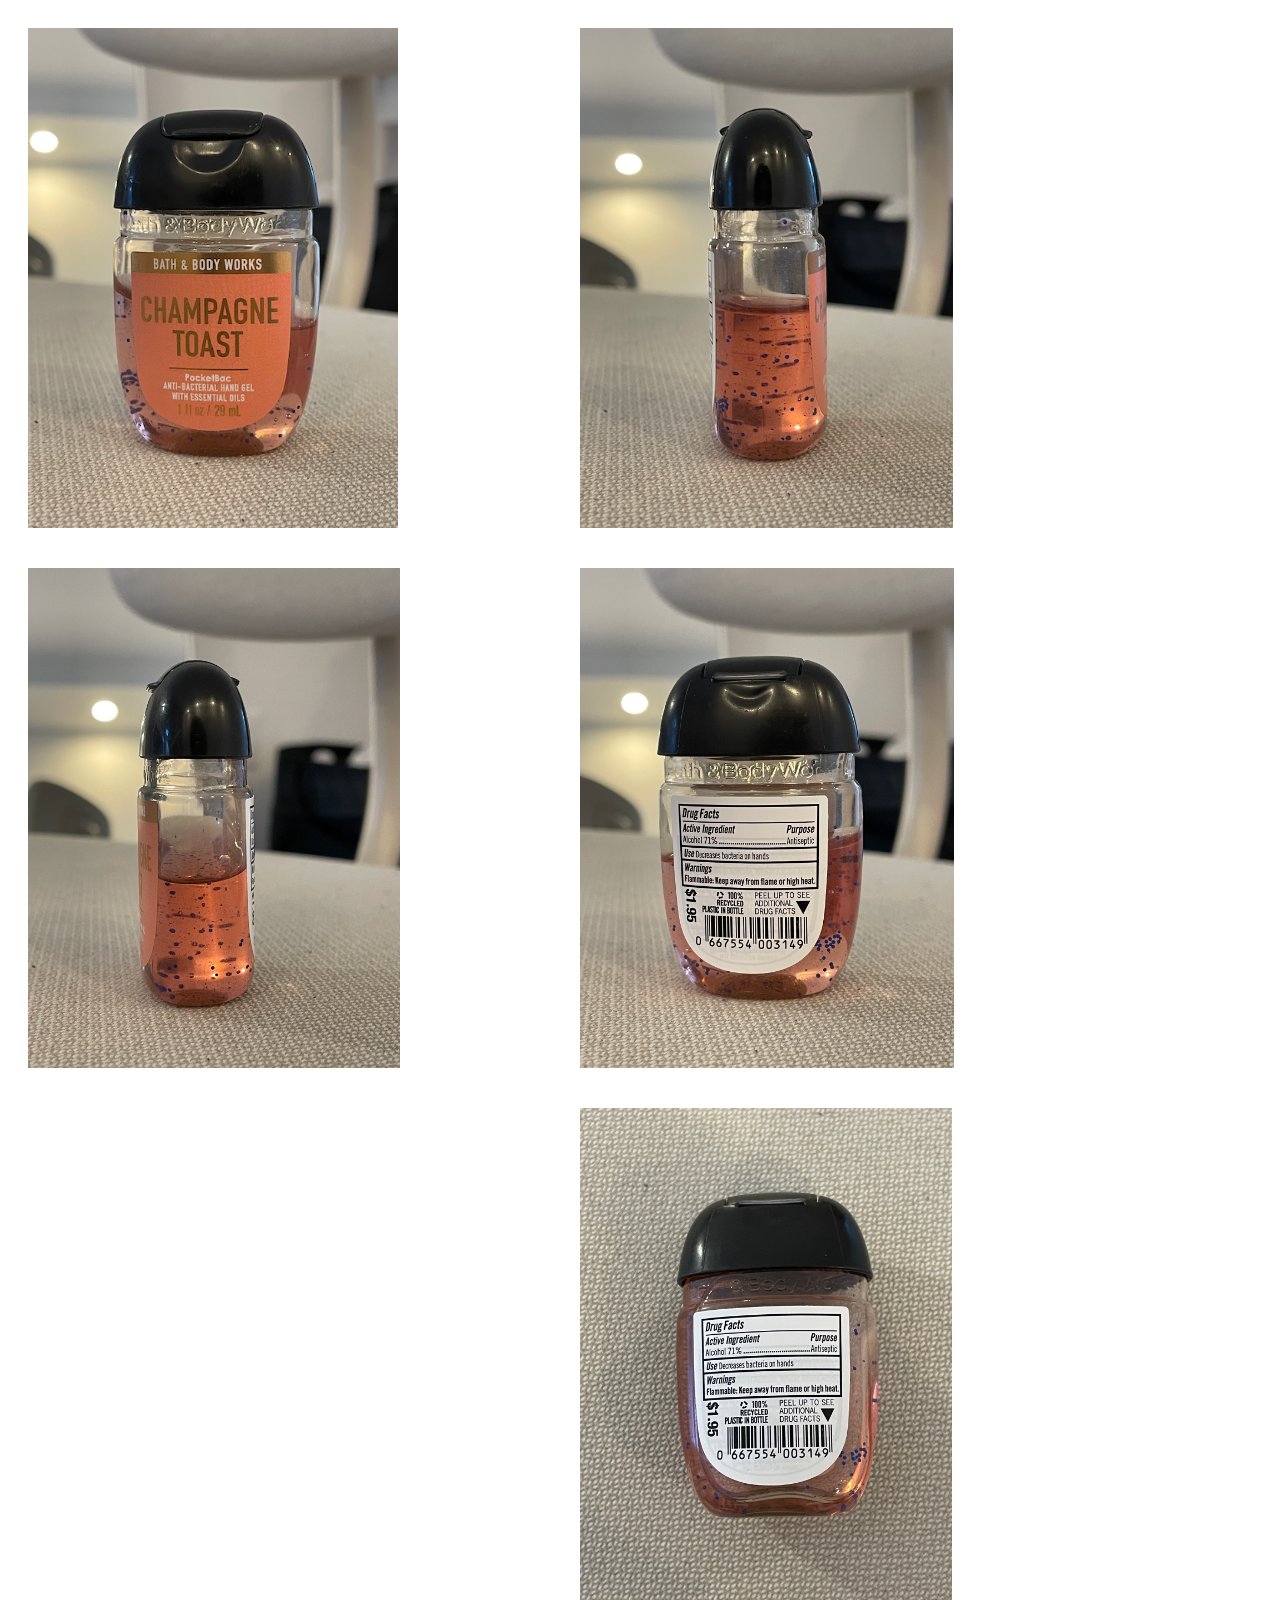
==== labproj2/index.html @ c529d39e "labproj2" ====
<!-- <!DOCTYPE html>
<html>
  <head>
   
    </title>
    <link href="style.css" rel="stylesheet" type="text/css">
  </head>
  <body>


 
  	<div id="container">

  		<div id="box1">  </div>
  		<div id="box2">  </div>

  	</div>

	<div id="container1">

  		<div id="box3">  </div>
  		<div id="box4">  </div>

  	</div>

  	<div id="container2">

  		<div id="box5">  </div>
  		<div id="box6">  </div>

  	</div>

  </body>
 </html> -->

 <!DOCTYPE html>
<html lang="en">
  <head>
    <meta charset="utf-8">
    <meta http-equiv="X-UA-Compatible" content="IE=edge">
    <meta name="viewport" content="width=device-width, initial-scale=1">

    <link rel="stylesheet" href="style.css">
    
  </head>  
  <body>

<div id="bigcontainer">

  <div class="row" id="row1">
  	<div id="img1"></div>
  	<div id="img2"> </div>
  </div>
    <div class="row" id="row2">
  	<div id="img3"> </div>
  	<div id="img4"> </div>
  </div>
    <div class="row" id="row3">
  
  	<div id="img5"> </div>
  	<div id="img6"> </div>
  </div>
</div>
</div>

 </div>
      
 
   
  
    </body>
</html>
---- labproj2/style.css ----
/*#container {
  margin:auto;
  padding:20px;
  display:flex;
  width:50%;
  height:550px;
}

#box1 {
  background-image:url("cfront.jpg");
  background-size:contain;
  background-repeat:no-repeat;
  width: 50vw;
  height: 500px;
}

#box2 {
  background-image:url("cright.jpg");
  background-size:contain;
  background-repeat:no-repeat;
  width: 50vw;
  height: 500px;
}

#container1 {
  margin:auto;
  padding:20px;
  display:flex;
  width:50%;
  height:550px;
}

#box3 {
  background-image:url("cleft.jpg");
  background-size:contain;
  background-repeat:no-repeat;
  width: 50vw;
  height: 500px;
}

#box4 {
  background-image:url("cback.jpg");
  background-size:contain;
  background-repeat:no-repeat;
  width: 50vw;
  height: 500px;
}

#container2 {
  margin:auto;
  padding:20px;
  display:flex;
  width:50%;
  height:550px;
}

#box5 {
  background-image:url("ctop.jpg");
  background-size:contain;
  background-repeat:no-repeat;
  width: 50vw;
  height: 500px;
}

#box6 {
  background-image:url("cbottom.jpg");
  background-size:contain;
  background-repeat:no-repeat;
  width: 50vw;
  height: 500px;
}
*/

@media (max-width:500px){
 .row {
  display:block;
  flex-direction: column;
}

<picture>
  <source media="(max-width: 500px)" srcset="cfront.jpg">
  <source media="(min-width: 501px)" srcset="ffront.jpg">
  <img src="ffront.jpg">
</picture>

}


.row {
  display:flex;
/*  flex-direction: row;
*/  float:left;
}

/*#container2 {
  display:flex;
  flex-direction: row;
}*/

#img1 {
  background-image: url("cfront.jpg");
  background-repeat:no-repeat;
  background-size:contain;
  margin:20px;
  width:40vw;
  height:500px;
}

#img2 {
  background-image: url("cright.jpg");
  background-repeat:no-repeat;
  background-size:contain;
  margin:20px;
  width:40vw;
  height:500px;
}


#img3 {
  background-image: url("cleft.jpg");
  background-repeat:no-repeat;
  background-size:contain;
  margin:20px;
  width:40vw;
  height:500px;
}

#img4 {
  background-image: url("cback.jpg");
  background-repeat:no-repeat;
  background-size:contain;
  margin:20px;
  width:40vw;
  height:500px;
  float:left;
}

#img5 {
  background-image: url("ctop.jpg");
  background-repeat:no-repeat;
  background-size:contain;
  margin:20px;
  width:40vw;
  height:500px;
  float:right;
}

#img6 {
  background-image: url("cbottom.jpg");
  background-repeat:no-repeat;
  background-size:contain;
  margin:20px;
  width:40vw;
  height:500px;
  float:right;
}
---- labproj2/style.css ----
/*#container {
  margin:auto;
  padding:20px;
  display:flex;
  width:50%;
  height:550px;
}

#box1 {
  background-image:url("cfront.jpg");
  background-size:contain;
  background-repeat:no-repeat;
  width: 50vw;
  height: 500px;
}

#box2 {
  background-image:url("cright.jpg");
  background-size:contain;
  background-repeat:no-repeat;
  width: 50vw;
  height: 500px;
}

#container1 {
  margin:auto;
  padding:20px;
  display:flex;
  width:50%;
  height:550px;
}

#box3 {
  background-image:url("cleft.jpg");
  background-size:contain;
  background-repeat:no-repeat;
  width: 50vw;
  height: 500px;
}

#box4 {
  background-image:url("cback.jpg");
  background-size:contain;
  background-repeat:no-repeat;
  width: 50vw;
  height: 500px;
}

#container2 {
  margin:auto;
  padding:20px;
  display:flex;
  width:50%;
  height:550px;
}

#box5 {
  background-image:url("ctop.jpg");
  background-size:contain;
  background-repeat:no-repeat;
  width: 50vw;
  height: 500px;
}

#box6 {
  background-image:url("cbottom.jpg");
  background-size:contain;
  background-repeat:no-repeat;
  width: 50vw;
  height: 500px;
}
*/

@media (max-width:500px){
 .row {
  display:block;
  flex-direction: column;
}

<picture>
  <source media="(max-width: 500px)" srcset="cfront.jpg">
  <source media="(min-width: 501px)" srcset="ffront.jpg">
  <img src="ffront.jpg">
</picture>

}


.row {
  display:flex;
/*  flex-direction: row;
*/  float:left;
}

/*#container2 {
  display:flex;
  flex-direction: row;
}*/

#img1 {
  background-image: url("cfront.jpg");
  background-repeat:no-repeat;
  background-size:contain;
  margin:20px;
  width:40vw;
  height:500px;
}

#img2 {
  background-image: url("cright.jpg");
  background-repeat:no-repeat;
  background-size:contain;
  margin:20px;
  width:40vw;
  height:500px;
}


#img3 {
  background-image: url("cleft.jpg");
  background-repeat:no-repeat;
  background-size:contain;
  margin:20px;
  width:40vw;
  height:500px;
}

#img4 {
  background-image: url("cback.jpg");
  background-repeat:no-repeat;
  background-size:contain;
  margin:20px;
  width:40vw;
  height:500px;
  float:left;
}

#img5 {
  background-image: url("ctop.jpg");
  background-repeat:no-repeat;
  background-size:contain;
  margin:20px;
  width:40vw;
  height:500px;
  float:right;
}

#img6 {
  background-image: url("cbottom.jpg");
  background-repeat:no-repeat;
  background-size:contain;
  margin:20px;
  width:40vw;
  height:500px;
  float:right;
}
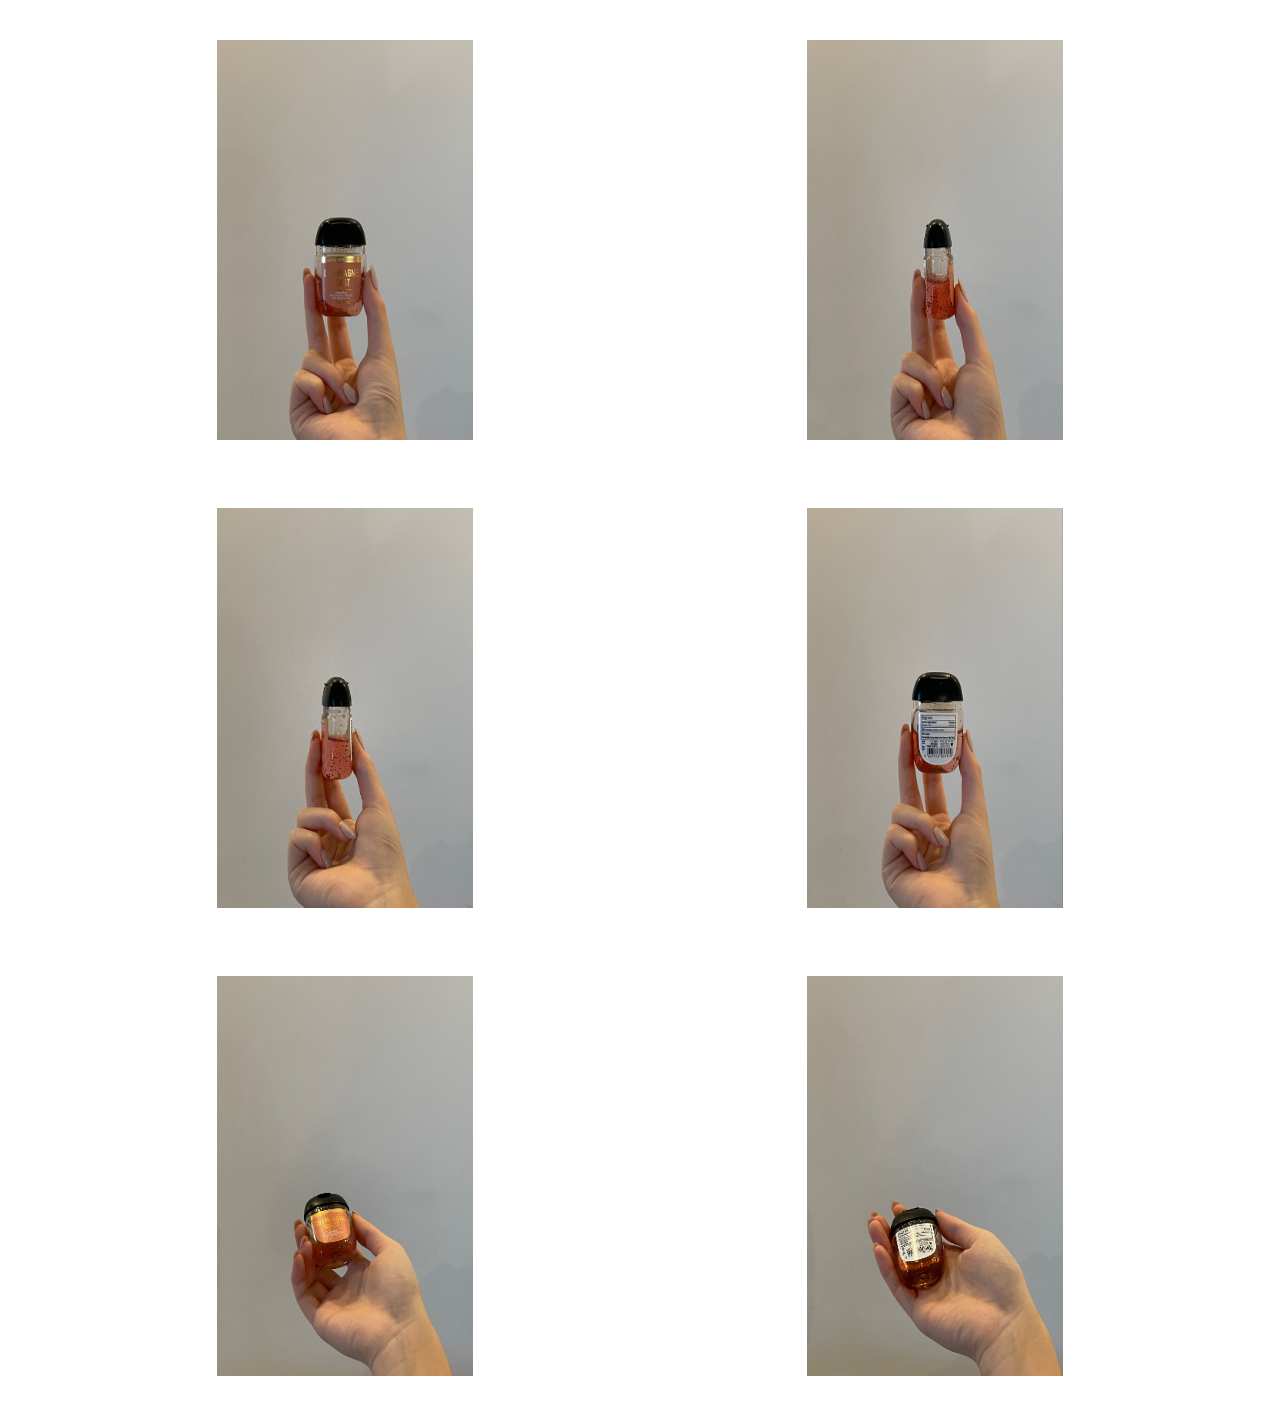
==== commit dffc9c83: "updated file" ====
--- a/labproj2/index.html
+++ b/labproj2/index.html
@@ -45,25 +45,62 @@
   </head>  
   <body>
 
-<div id="bigcontainer">
-
-  <div class="row" id="row1">
-  	<div id="img1"></div>
-  	<div id="img2"> </div>
-  </div>
-    <div class="row" id="row2">
-  	<div id="img3"> </div>
-  	<div id="img4"> </div>
-  </div>
-    <div class="row" id="row3">
-  
-  	<div id="img5"> </div>
-  	<div id="img6"> </div>
-  </div>
-</div>
+<div id="container"> 
+  <div class="box box1">
+  	<picture>
+  <source media="(max-width: 500px)" srcset="cfront.jpg">
+  <source media="(min-width: 501px)" srcset="ffront.jpg">
+  <img src="ffront.jpg"
+       alt="A picture of a freshly fallen pinecone resting on snow">
+</picture>
 </div>
 
- </div>
+ <div class="box box2">
+  	<picture>
+  <source media="(max-width: 500px)" srcset="cright.jpg">
+  <source media="(min-width: 501px)" srcset="fright.jpg">
+  <img src="fright.jpg"
+       alt="A picture of a freshly fallen pinecone resting on snow">
+</picture>
+</div>
+
+<div class="box box3">
+  	<picture>
+  <source media="(max-width: 500px)" srcset="cleft.jpg">
+  <source media="(min-width: 501px)" srcset="fleft.jpg">
+  <img src="fleft.jpg"
+       alt="A picture of a freshly fallen pinecone resting on snow">
+</picture>
+</div>
+
+<div class="box box4">
+  	<picture>
+  <source media="(max-width: 500px)" srcset="cback.jpg">
+  <source media="(min-width: 501px)" srcset="fback.jpg">
+  <img src="fback.jpg"
+       alt="A picture of a freshly fallen pinecone resting on snow">
+</picture>
+</div>
+
+<div class="box box5">
+  	<picture>
+  <source media="(max-width: 500px)" srcset="ctop.jpg">
+  <source media="(min-width: 501px)" srcset="ftop.jpg">
+  <img src="ftop.jpg"
+       alt="A picture of a freshly fallen pinecone resting on snow">
+</picture>
+</div>
+
+<div class="box box6">
+  	<picture>
+  <source media="(max-width: 500px)" srcset="cbottom.jpg">
+  <source media="(min-width: 501px)" srcset="fbottom.jpg">
+  <img src="fbottom.jpg"
+       alt="A picture of a freshly fallen pinecone resting on snow">
+</picture>
+</div>
+
+</div>
       
  
    
--- a/labproj2/style.css
+++ b/labproj2/style.css
@@ -1,159 +1,41 @@
-/*#container {
-  margin:auto;
-  padding:20px;
-  display:flex;
-  width:50%;
-  height:550px;
+html {
+    display: block;
 }
 
-#box1 {
-  background-image:url("cfront.jpg");
-  background-size:contain;
-  background-repeat:no-repeat;
-  width: 50vw;
-  height: 500px;
+body {
+    margin-left: 50px;
+    margin-right: 50px;
+    display:block;
 }
 
-#box2 {
-  background-image:url("cright.jpg");
-  background-size:contain;
-  background-repeat:no-repeat;
-  width: 50vw;
-  height: 500px;
-}
-
-#container1 {
-  margin:auto;
-  padding:20px;
-  display:flex;
-  width:50%;
-  height:550px;
-}
-
-#box3 {
-  background-image:url("cleft.jpg");
-  background-size:contain;
-  background-repeat:no-repeat;
-  width: 50vw;
-  height: 500px;
-}
-
-#box4 {
-  background-image:url("cback.jpg");
-  background-size:contain;
-  background-repeat:no-repeat;
-  width: 50vw;
-  height: 500px;
-}
-
-#container2 {
-  margin:auto;
-  padding:20px;
-  display:flex;
-  width:50%;
-  height:550px;
-}
-
-#box5 {
-  background-image:url("ctop.jpg");
-  background-size:contain;
-  background-repeat:no-repeat;
-  width: 50vw;
-  height: 500px;
-}
-
-#box6 {
-  background-image:url("cbottom.jpg");
-  background-size:contain;
-  background-repeat:no-repeat;
-  width: 50vw;
-  height: 500px;
-}
-*/
-
-@media (max-width:500px){
- .row {
-  display:block;
-  flex-direction: column;
-}
-
-<picture>
-  <source media="(max-width: 500px)" srcset="cfront.jpg">
-  <source media="(min-width: 501px)" srcset="ffront.jpg">
-  <img src="ffront.jpg">
-</picture>
-
+#container {
+  display: grid;
+  grid-template-columns: 50% 50%;
 }
 
 
-.row {
-  display:flex;
-/*  flex-direction: row;
-*/  float:left;
+.box {
+    padding: 2rem;
+    text-align: center;
+  }
+
+img {
+    width: 20vw;
+    height: 400px;
+    object-position: center;
 }
 
-/*#container2 {
-  display:flex;
-  flex-direction: row;
-}*/
-
-#img1 {
-  background-image: url("cfront.jpg");
-  background-repeat:no-repeat;
-  background-size:contain;
-  margin:20px;
-  width:40vw;
-  height:500px;
+div {
+    display: block;
 }
 
-#img2 {
-  background-image: url("cright.jpg");
-  background-repeat:no-repeat;
-  background-size:contain;
-  margin:20px;
-  width:40vw;
-  height:500px;
+@media only screen and (max-width: 500px){
+
+#container {
+   grid-template-columns: 100%;
 }
 
-
-#img3 {
-  background-image: url("cleft.jpg");
-  background-repeat:no-repeat;
-  background-size:contain;
-  margin:20px;
-  width:40vw;
-  height:500px;
+img {
+  min-width:50vw;
 }
 
-#img4 {
-  background-image: url("cback.jpg");
-  background-repeat:no-repeat;
-  background-size:contain;
-  margin:20px;
-  width:40vw;
-  height:500px;
-  float:left;
-}
-
-#img5 {
-  background-image: url("ctop.jpg");
-  background-repeat:no-repeat;
-  background-size:contain;
-  margin:20px;
-  width:40vw;
-  height:500px;
-  float:right;
-}
-
-#img6 {
-  background-image: url("cbottom.jpg");
-  background-repeat:no-repeat;
-  background-size:contain;
-  margin:20px;
-  width:40vw;
-  height:500px;
-  float:right;
-}
-
-
-
--- a/labproj2/style.css
+++ b/labproj2/style.css
@@ -1,159 +1,41 @@
-/*#container {
-  margin:auto;
-  padding:20px;
-  display:flex;
-  width:50%;
-  height:550px;
+html {
+    display: block;
 }
 
-#box1 {
-  background-image:url("cfront.jpg");
-  background-size:contain;
-  background-repeat:no-repeat;
-  width: 50vw;
-  height: 500px;
+body {
+    margin-left: 50px;
+    margin-right: 50px;
+    display:block;
 }
 
-#box2 {
-  background-image:url("cright.jpg");
-  background-size:contain;
-  background-repeat:no-repeat;
-  width: 50vw;
-  height: 500px;
-}
-
-#container1 {
-  margin:auto;
-  padding:20px;
-  display:flex;
-  width:50%;
-  height:550px;
-}
-
-#box3 {
-  background-image:url("cleft.jpg");
-  background-size:contain;
-  background-repeat:no-repeat;
-  width: 50vw;
-  height: 500px;
-}
-
-#box4 {
-  background-image:url("cback.jpg");
-  background-size:contain;
-  background-repeat:no-repeat;
-  width: 50vw;
-  height: 500px;
-}
-
-#container2 {
-  margin:auto;
-  padding:20px;
-  display:flex;
-  width:50%;
-  height:550px;
-}
-
-#box5 {
-  background-image:url("ctop.jpg");
-  background-size:contain;
-  background-repeat:no-repeat;
-  width: 50vw;
-  height: 500px;
-}
-
-#box6 {
-  background-image:url("cbottom.jpg");
-  background-size:contain;
-  background-repeat:no-repeat;
-  width: 50vw;
-  height: 500px;
-}
-*/
-
-@media (max-width:500px){
- .row {
-  display:block;
-  flex-direction: column;
-}
-
-<picture>
-  <source media="(max-width: 500px)" srcset="cfront.jpg">
-  <source media="(min-width: 501px)" srcset="ffront.jpg">
-  <img src="ffront.jpg">
-</picture>
-
+#container {
+  display: grid;
+  grid-template-columns: 50% 50%;
 }
 
 
-.row {
-  display:flex;
-/*  flex-direction: row;
-*/  float:left;
+.box {
+    padding: 2rem;
+    text-align: center;
+  }
+
+img {
+    width: 20vw;
+    height: 400px;
+    object-position: center;
 }
 
-/*#container2 {
-  display:flex;
-  flex-direction: row;
-}*/
-
-#img1 {
-  background-image: url("cfront.jpg");
-  background-repeat:no-repeat;
-  background-size:contain;
-  margin:20px;
-  width:40vw;
-  height:500px;
+div {
+    display: block;
 }
 
-#img2 {
-  background-image: url("cright.jpg");
-  background-repeat:no-repeat;
-  background-size:contain;
-  margin:20px;
-  width:40vw;
-  height:500px;
+@media only screen and (max-width: 500px){
+
+#container {
+   grid-template-columns: 100%;
 }
 
-
-#img3 {
-  background-image: url("cleft.jpg");
-  background-repeat:no-repeat;
-  background-size:contain;
-  margin:20px;
-  width:40vw;
-  height:500px;
+img {
+  min-width:50vw;
 }
 
-#img4 {
-  background-image: url("cback.jpg");
-  background-repeat:no-repeat;
-  background-size:contain;
-  margin:20px;
-  width:40vw;
-  height:500px;
-  float:left;
-}
-
-#img5 {
-  background-image: url("ctop.jpg");
-  background-repeat:no-repeat;
-  background-size:contain;
-  margin:20px;
-  width:40vw;
-  height:500px;
-  float:right;
-}
-
-#img6 {
-  background-image: url("cbottom.jpg");
-  background-repeat:no-repeat;
-  background-size:contain;
-  margin:20px;
-  width:40vw;
-  height:500px;
-  float:right;
-}
-
-
-
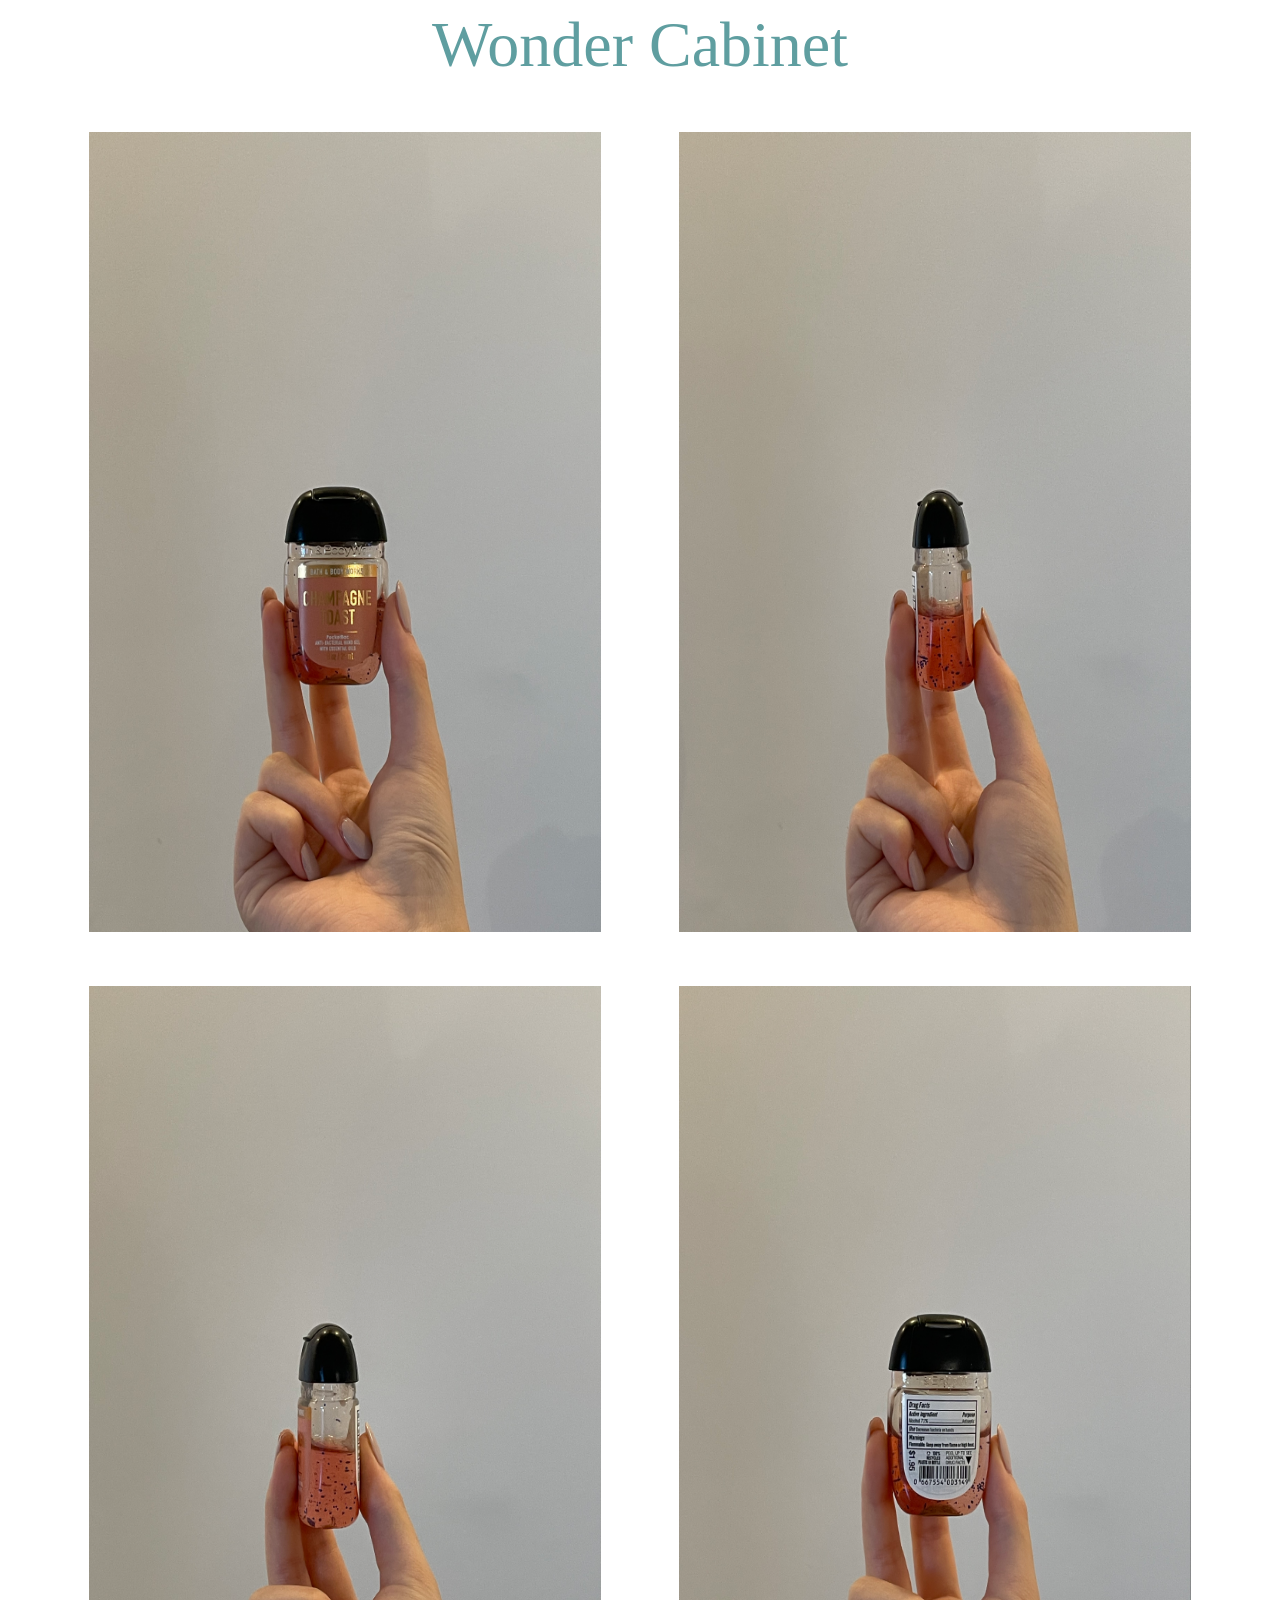
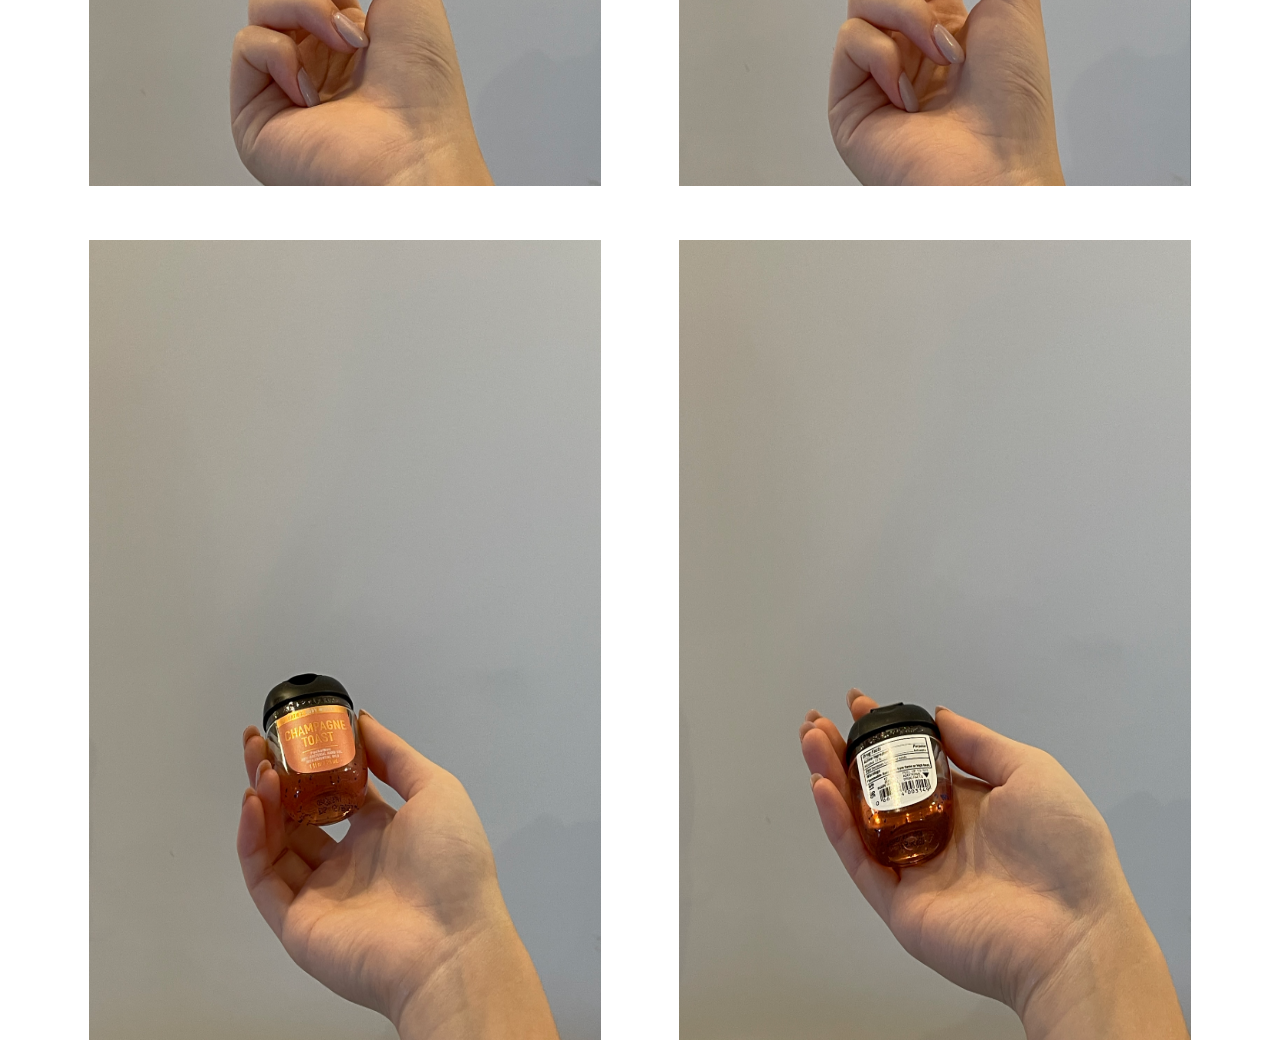
==== commit d83a4678: "updated file" ====
--- a/labproj2/index.html
+++ b/labproj2/index.html
@@ -1,39 +1,4 @@
-<!-- <!DOCTYPE html>
-<html>
-  <head>
-   
-    </title>
-    <link href="style.css" rel="stylesheet" type="text/css">
-  </head>
-  <body>
-
-
- 
-  	<div id="container">
-
-  		<div id="box1">  </div>
-  		<div id="box2">  </div>
-
-  	</div>
-
-	<div id="container1">
-
-  		<div id="box3">  </div>
-  		<div id="box4">  </div>
-
-  	</div>
-
-  	<div id="container2">
-
-  		<div id="box5">  </div>
-  		<div id="box6">  </div>
-
-  	</div>
-
-  </body>
- </html> -->
-
- <!DOCTYPE html>
+<!DOCTYPE html>
 <html lang="en">
   <head>
     <meta charset="utf-8">
@@ -45,13 +10,15 @@
   </head>  
   <body>
 
+  <div id="title"> Wonder Cabinet </div>
+
 <div id="container"> 
   <div class="box box1">
   	<picture>
   <source media="(max-width: 500px)" srcset="cfront.jpg">
   <source media="(min-width: 501px)" srcset="ffront.jpg">
   <img src="ffront.jpg"
-       alt="A picture of a freshly fallen pinecone resting on snow">
+       alt="This is a close-up picture of my favorite hand sanitizer that I carry with me everyday. Without it, I don't feel safe and protected during the pandemic.">
 </picture>
 </div>
 
@@ -60,7 +27,7 @@
   <source media="(max-width: 500px)" srcset="cright.jpg">
   <source media="(min-width: 501px)" srcset="fright.jpg">
   <img src="fright.jpg"
-       alt="A picture of a freshly fallen pinecone resting on snow">
+       alt="Although the name of this hand sanitizer is Champaign Toast, it smells nothing like it. Rather it has a nice, fruity scent.">
 </picture>
 </div>
 
@@ -69,7 +36,7 @@
   <source media="(max-width: 500px)" srcset="cleft.jpg">
   <source media="(min-width: 501px)" srcset="fleft.jpg">
   <img src="fleft.jpg"
-       alt="A picture of a freshly fallen pinecone resting on snow">
+       alt="Inside the bottle is filled with an orange, transluscent liquid with countless tiny, blue balls that pop if you squeeze them.">
 </picture>
 </div>
 
@@ -78,7 +45,7 @@
   <source media="(max-width: 500px)" srcset="cback.jpg">
   <source media="(min-width: 501px)" srcset="fback.jpg">
   <img src="fback.jpg"
-       alt="A picture of a freshly fallen pinecone resting on snow">
+       alt="On the back of this container is a sticker that shows the drug facts of the sanitizer. The alcohol is 71% and using this could decrease bacteria on hands. This is why I always bring it with me when I go out.">
 </picture>
 </div>
 
@@ -87,7 +54,7 @@
   <source media="(max-width: 500px)" srcset="ctop.jpg">
   <source media="(min-width: 501px)" srcset="ftop.jpg">
   <img src="ftop.jpg"
-       alt="A picture of a freshly fallen pinecone resting on snow">
+       alt="The sticker in the front has a matte finish. The gold, salmon pink, and white really go well together. Although I wish the typeface for Champaign Toast was different because it feels slightly boring and uptight right now.">
 </picture>
 </div>
 
@@ -96,14 +63,11 @@
   <source media="(max-width: 500px)" srcset="cbottom.jpg">
   <source media="(min-width: 501px)" srcset="fbottom.jpg">
   <img src="fbottom.jpg"
-       alt="A picture of a freshly fallen pinecone resting on snow">
+       alt="On the bottom, the price of the sanitizer as well as the barcode is shown. One bottle is almost two dollars, but if you buy it in bulk, it is much cheaper.">
 </picture>
 </div>
 
 </div>
-      
- 
-   
-  
+       
     </body>
 </html>
--- a/labproj2/style.css
+++ b/labproj2/style.css
@@ -1,5 +1,12 @@
 html {
     display: block;
+}
+
+#title {
+    font-size:4rem;
+    color:cadetblue;
+    font-family:futura;
+    text-align:center;
 }
 
 body {
@@ -15,14 +22,14 @@
 
 
 .box {
-    padding: 2rem;
-    text-align: center;
-  }
+  padding-top:50px;
+  text-align: center;
+}
 
 img {
-    width: 20vw;
-    height: 400px;
-    object-position: center;
+    min-width: 40vw;
+    max-width: 40vw;
+    height: 800px;
 }
 
 div {
@@ -36,6 +43,15 @@
 }
 
 img {
-  min-width:50vw;
+  min-width:60vw;
+  height:400px;
 }
 
+body {
+  background-color:cadetblue;
+}
+
+#title {
+  color:white;
+}
+
